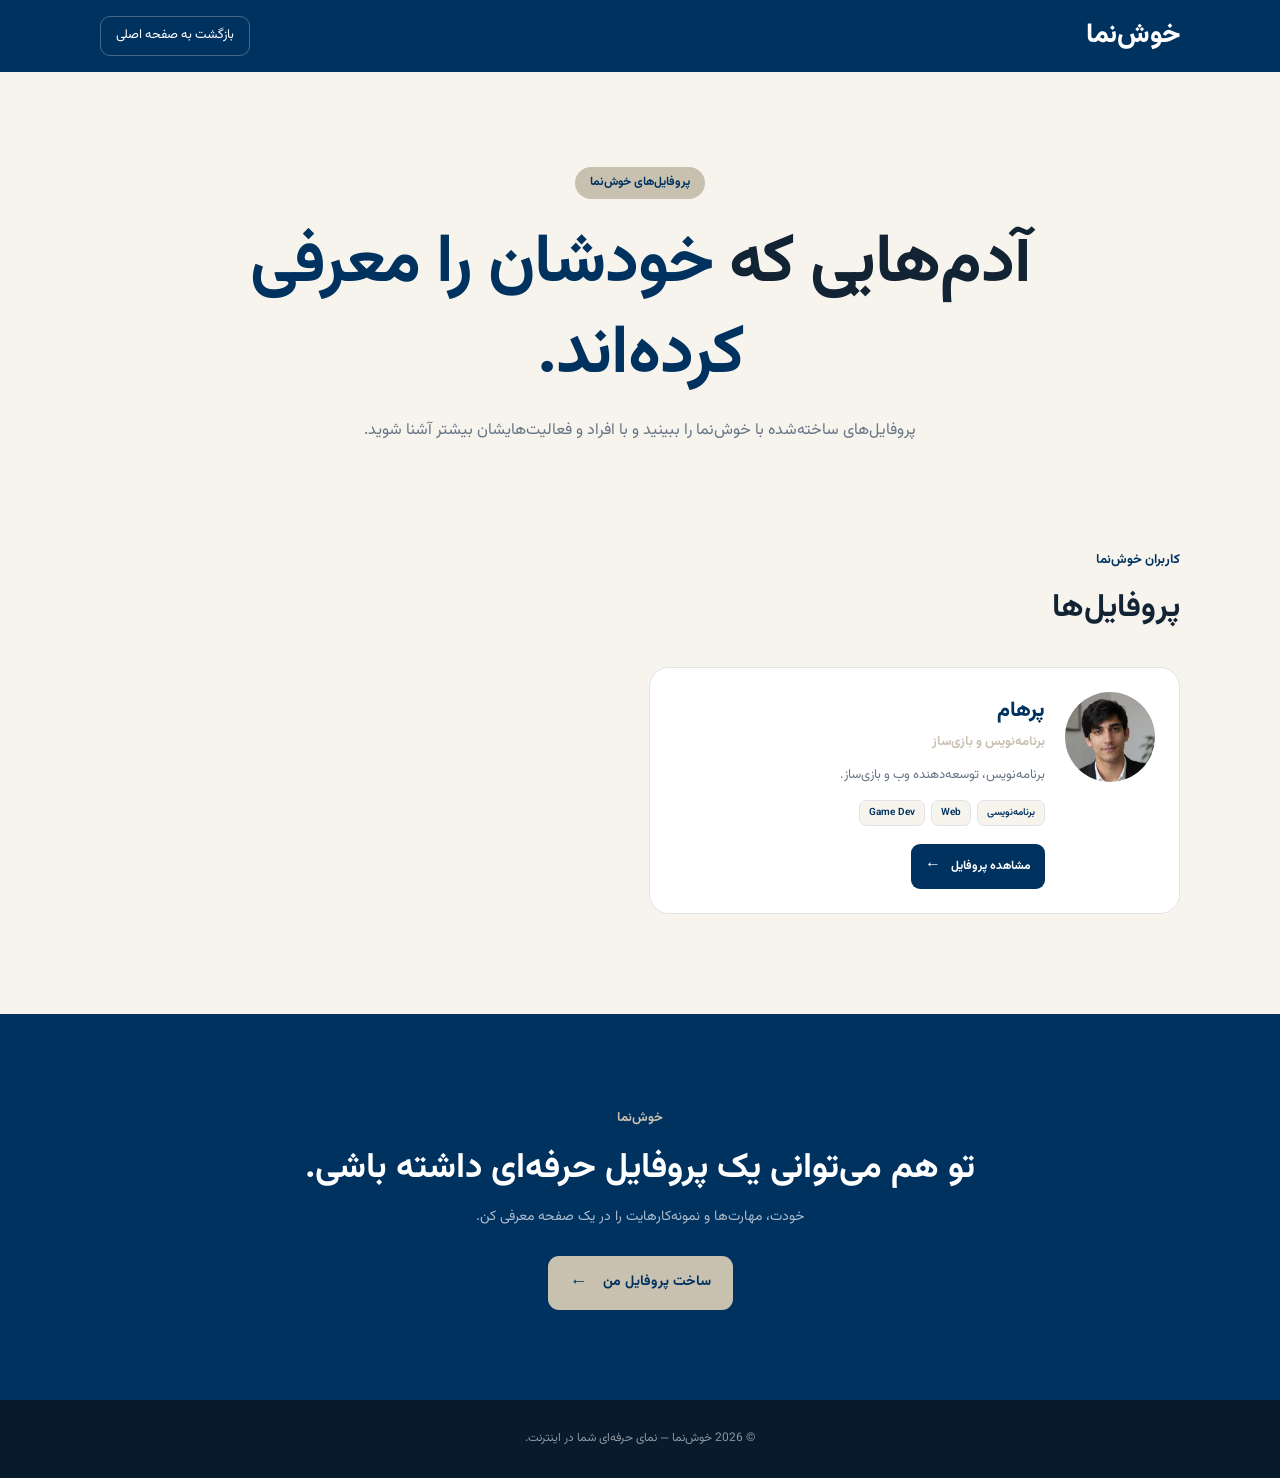
==== profiles/index.html @ e2485a8b "Alpha:0.0.10" ====
<!DOCTYPE html>
<html lang="fa" dir="rtl">

<head>
    <meta charset="UTF-8">
    <meta name="viewport" content="width=device-width, initial-scale=1.0">

    <title>پروفایل‌ها | خوش‌نما</title>

    <meta name="description"
        content="مشاهده پروفایل‌های کاربران خوش‌نما؛ معرفی افراد، مهارت‌ها و راه‌های ارتباطی آن‌ها.">

    <!-- Font -->
    <link href="https://fonts.googleapis.com/css2?family=Vazirmatn:wght@100..900&display=swap" rel="stylesheet">

    <!-- Page Style -->
    <link rel="stylesheet" href="style.css">
</head>

<body>

    <!-- ================================
         Header
    ================================= -->

    <header class="header">

        <div class="container nav">

            <a href="../" class="brand">
                خوش‌نما
            </a>

            <a href="../" class="back-link">
                بازگشت به صفحه اصلی
            </a>

        </div>

    </header>


    <main>

        <!-- ================================
             Hero
        ================================= -->

        <section class="hero">

            <div class="container hero-content">

                <span class="badge">
                    پروفایل‌های خوش‌نما
                </span>

                <h1>
                    آدم‌هایی که
                    <span>خودشان را معرفی کرده‌اند.</span>
                </h1>

                <p>
                    پروفایل‌های ساخته‌شده با خوش‌نما را ببینید
                    و با افراد و فعالیت‌هایشان بیشتر آشنا شوید.
                </p>

            </div>

        </section>


        <!-- ================================
             Profiles
        ================================= -->

        <section class="profiles-section">

            <div class="container">

                <div class="section-heading">

                    <span>
                        کاربران خوش‌نما
                    </span>

                    <h2>
                        پروفایل‌ها
                    </h2>

                </div>


                <div class="profiles-grid">


                    <!-- Profile 01 -->

                    <article class="profile-card">

                        <div class="profile-avatar">
                            <img src="../profiles/parham/images/profile.jpg" alt="تصویر پروفایل پرهام">
                        </div>

                        <div class="profile-info">

                            <h3>
                                پرهام
                            </h3>

                            <p class="profile-job">
                                برنامه‌نویس و بازی‌ساز
                            </p>

                            <p class="profile-description">
                                برنامه‌نویس، توسعه‌دهنده وب و بازی‌ساز.
                            </p>

                            <div class="profile-skills">

                                <span>
                                    برنامه‌نویسی
                                </span>

                                <span>
                                    Web
                                </span>

                                <span>
                                    Game Dev
                                </span>

                            </div>

                            <a href="../profiles/parham/" class="profile-button">
                                مشاهده پروفایل
                                <span>←</span>
                            </a>

                        </div>

                    </article>

                    <!-- Profile Template -->

                    <!-- <article class="profile-card">

                        <div class="profile-avatar">

                            <div class="avatar-placeholder">
                                س
                            </div>

                        </div>

                        <div class="profile-info">

                            <h3>
                                نام کاربر
                            </h3>

                            <p class="profile-job">
                                فریلنسر
                            </p>

                            <p class="profile-description">
                                فعال در حوزه پروژه‌های آنلاین و فریلنسری.
                            </p>

                            <div class="profile-skills">

                                <span>
                                    Freelance
                                </span>

                                <span>
                                    طراحی
                                </span>

                                <span>
                                    وب
                                </span>

                            </div>

                            <a href="#" class="profile-button">
                                مشاهده پروفایل
                                <span>←</span>
                            </a>

                        </div>

                    </article> -->

                </div>

            </div>

        </section>


        <!-- ================================
             CTA
        ================================= -->

        <section class="cta">

            <div class="container">

                <span class="cta-label">
                    خوش‌نما
                </span>

                <h2>
                    تو هم می‌توانی یک پروفایل حرفه‌ای داشته باشی.
                </h2>

                <p>
                    خودت، مهارت‌ها و نمونه‌کارهایت را در یک صفحه معرفی کن.
                </p>

                <a href="../" class="cta-button">
                    ساخت پروفایل من
                    <span>←</span>
                </a>

            </div>

        </section>

    </main>


    <!-- ================================
         Footer
    ================================= -->

    <footer>

        <div class="container">

            © 2026 خوش‌نما — نمای حرفه‌ای شما در اینترنت.

        </div>

    </footer>

</body>

</html>
---- profiles/style.css ----
/* ========================================
   Reset
======================================== */

* {
    margin: 0;
    padding: 0;
    box-sizing: border-box;
}

html {
    scroll-behavior: smooth;
}

body {
    background: #f7f4ee;
    color: #122334;
    font-family: "Vazirmatn", Tahoma, sans-serif;
    line-height: 1.8;
}

a {
    color: inherit;
    text-decoration: none;
}


/* ========================================
   Container
======================================== */

.container {
    width: min(1080px, 92%);
    margin: 0 auto;
}


/* ========================================
   Header
======================================== */

.header {
    position: sticky;
    top: 0;
    z-index: 100;

    background: #003260;
    color: #ffffff;
}

.nav {
    min-height: 72px;

    display: flex;
    align-items: center;
    justify-content: space-between;
}

.brand {
    color: #ffffff;
    font-size: 27px;
    font-weight: 800;
}

.back-link {
    padding: 7px 15px;

    border: 1px solid #ffffff44;
    border-radius: 10px;

    color: #ffffff;
    font-size: 13px;

    transition: 0.2s ease;
}

.back-link:hover {
    background: #C9C1B0;
    border-color: #C9C1B0;
    color: #003260;
}


/* ========================================
   Hero
======================================== */

.hero {
    padding: 95px 0 80px;
    text-align: center;
}

.hero-content {
    display: flex;
    flex-direction: column;
    align-items: center;
}

.badge {
    display: inline-block;

    padding: 5px 15px;

    background: #C9C1B0;
    color: #003260;

    border-radius: 50px;

    font-size: 12px;
    font-weight: 700;
}

.hero h1 {
    max-width: 800px;

    margin-top: 20px;

    color: #122334;

    font-size: clamp(42px, 6vw, 68px);
    line-height: 1.35;
    letter-spacing: -1px;
}

.hero h1 span {
    color: #003260;
}

.hero p {
    max-width: 620px;

    margin-top: 15px;

    color: #667586;
    font-size: 16px;
}


/* ========================================
   Profiles Section
======================================== */

.profiles-section {
    padding: 20px 0 100px;
}

.section-heading {
    margin-bottom: 30px;
}

.section-heading span {
    color: #003260;

    font-size: 13px;
    font-weight: 700;
}

.section-heading h2 {
    margin-top: 5px;

    color: #122334;
    font-size: 32px;
}


/* ========================================
   Profiles Grid
======================================== */

.profiles-grid {
    display: grid;

    grid-template-columns: repeat(2, 1fr);

    gap: 18px;
}


/* ========================================
   Profile Card
======================================== */

.profile-card {
    display: flex;
    align-items: flex-start;

    gap: 20px;

    padding: 24px;

    background: #ffffff;

    border: 1px solid #e0e4e8;
    border-radius: 20px;

    transition: 0.25s ease;
}

.profile-card:hover {
    transform: translateY(-5px);

    border-color: #C9C1B0;

    box-shadow: 0 15px 35px #00326012;
}


/* ========================================
   Avatar
======================================== */

.profile-avatar {
    width: 90px;
    height: 90px;

    flex-shrink: 0;

    overflow: hidden;

    border-radius: 50%;

    background: #C9C1B0;
}

.profile-avatar img {
    width: 100%;
    height: 100%;

    display: block;

    object-fit: cover;
}

.avatar-placeholder {
    width: 100%;
    height: 100%;

    display: flex;
    align-items: center;
    justify-content: center;

    color: #003260;

    font-size: 32px;
    font-weight: 800;
}


/* ========================================
   Profile Information
======================================== */

.profile-info {
    min-width: 0;
    flex: 1;
}

.profile-info h3 {
    color: #003260;

    font-size: 21px;
    font-weight: 800;
}

.profile-job {
    margin-top: 1px;

    color: #C9C1B0;

    font-size: 13px;
    font-weight: 700;
}

.profile-description {
    margin-top: 8px;

    color: #667586;

    font-size: 13px;

    line-height: 1.9;
}


/* ========================================
   Profile Skills
======================================== */

.profile-skills {
    display: flex;
    flex-wrap: wrap;

    gap: 6px;

    margin-top: 13px;
}

.profile-skills span {
    padding: 3px 9px;

    background: #f7f4ee;

    border: 1px solid #e0e4e8;
    border-radius: 7px;

    color: #003260;

    font-size: 10px;
    font-weight: 600;
}


/* ========================================
   Profile Button
======================================== */

.profile-button {
    display: inline-flex;
    align-items: center;

    gap: 10px;

    margin-top: 18px;

    padding: 8px 14px;

    background: #003260;
    color: #ffffff;

    border-radius: 9px;

    font-size: 12px;
    font-weight: 700;

    transition: 0.2s ease;
}

.profile-button span {
    font-size: 16px;
}

.profile-button:hover {
    background: #C9C1B0;
    color: #003260;

    transform: translateY(-2px);
}


/* ========================================
   CTA
======================================== */

.cta {
    padding: 90px 20px;

    background: #003260;

    color: #ffffff;

    text-align: center;
}

.cta-label {
    color: #C9C1B0;

    font-size: 13px;
    font-weight: 700;
}

.cta h2 {
    max-width: 700px;

    margin: 10px auto 0;

    font-size: 35px;
    line-height: 1.5;
}

.cta p {
    margin-top: 10px;

    color: #ffffffaa;

    font-size: 14px;
}

.cta-button {
    display: inline-flex;
    align-items: center;

    gap: 15px;

    margin-top: 25px;

    padding: 11px 22px;

    background: #C9C1B0;
    color: #003260;

    border-radius: 11px;

    font-size: 14px;
    font-weight: 700;

    transition: 0.2s ease;
}

.cta-button span {
    font-size: 18px;
}

.cta-button:hover {
    background: #ffffff;

    transform: translateY(-3px);
}


/* ========================================
   Footer
======================================== */

footer {
    padding: 28px 0;

    background: #071b2d;

    color: #ffffff88;

    font-size: 12px;
    text-align: center;
}


/* ========================================
   Responsive
======================================== */

@media (max-width: 800px) {

    .profiles-grid {
        grid-template-columns: 1fr;
    }

    .hero {
        padding: 75px 0 60px;
    }

    .hero h1 {
        font-size: 48px;
    }

    .cta h2 {
        font-size: 30px;
    }
}


/* ========================================
   Mobile
======================================== */

@media (max-width: 550px) {

    .container {
        width: 92%;
    }

    .nav {
        min-height: 65px;
    }

    .brand {
        font-size: 24px;
    }

    .back-link {
        padding: 5px 11px;
        font-size: 11px;
    }

    .hero {
        padding: 60px 0 50px;
    }

    .hero h1 {
        font-size: 38px;
        letter-spacing: -0.5px;
    }

    .hero p {
        font-size: 14px;
    }

    .profiles-section {
        padding-bottom: 70px;
    }

    .section-heading h2 {
        font-size: 28px;
    }

    .profile-card {
        gap: 15px;
        padding: 18px;
    }

    .profile-avatar {
        width: 72px;
        height: 72px;
    }

    .avatar-placeholder {
        font-size: 27px;
    }

    .profile-info h3 {
        font-size: 18px;
    }

    .profile-description {
        font-size: 12px;
    }

    .profile-button {
        padding: 7px 12px;
        font-size: 11px;
    }

    .cta {
        padding: 70px 20px;
    }

    .cta h2 {
        font-size: 27px;
    }
}


/* ========================================
   Small Mobile
======================================== */

@media (max-width: 400px) {

    .back-link {
        display: none;
    }

    .hero h1 {
        font-size: 34px;
    }

    .profile-card {
        flex-direction: column;
        align-items: center;

        text-align: center;
    }

    .profile-info {
        width: 100%;
    }

    .profile-skills {
        justify-content: center;
    }

    .profile-button {
        justify-content: center;
    }

    .profile-avatar {
        width: 85px;
        height: 85px;
    }
}
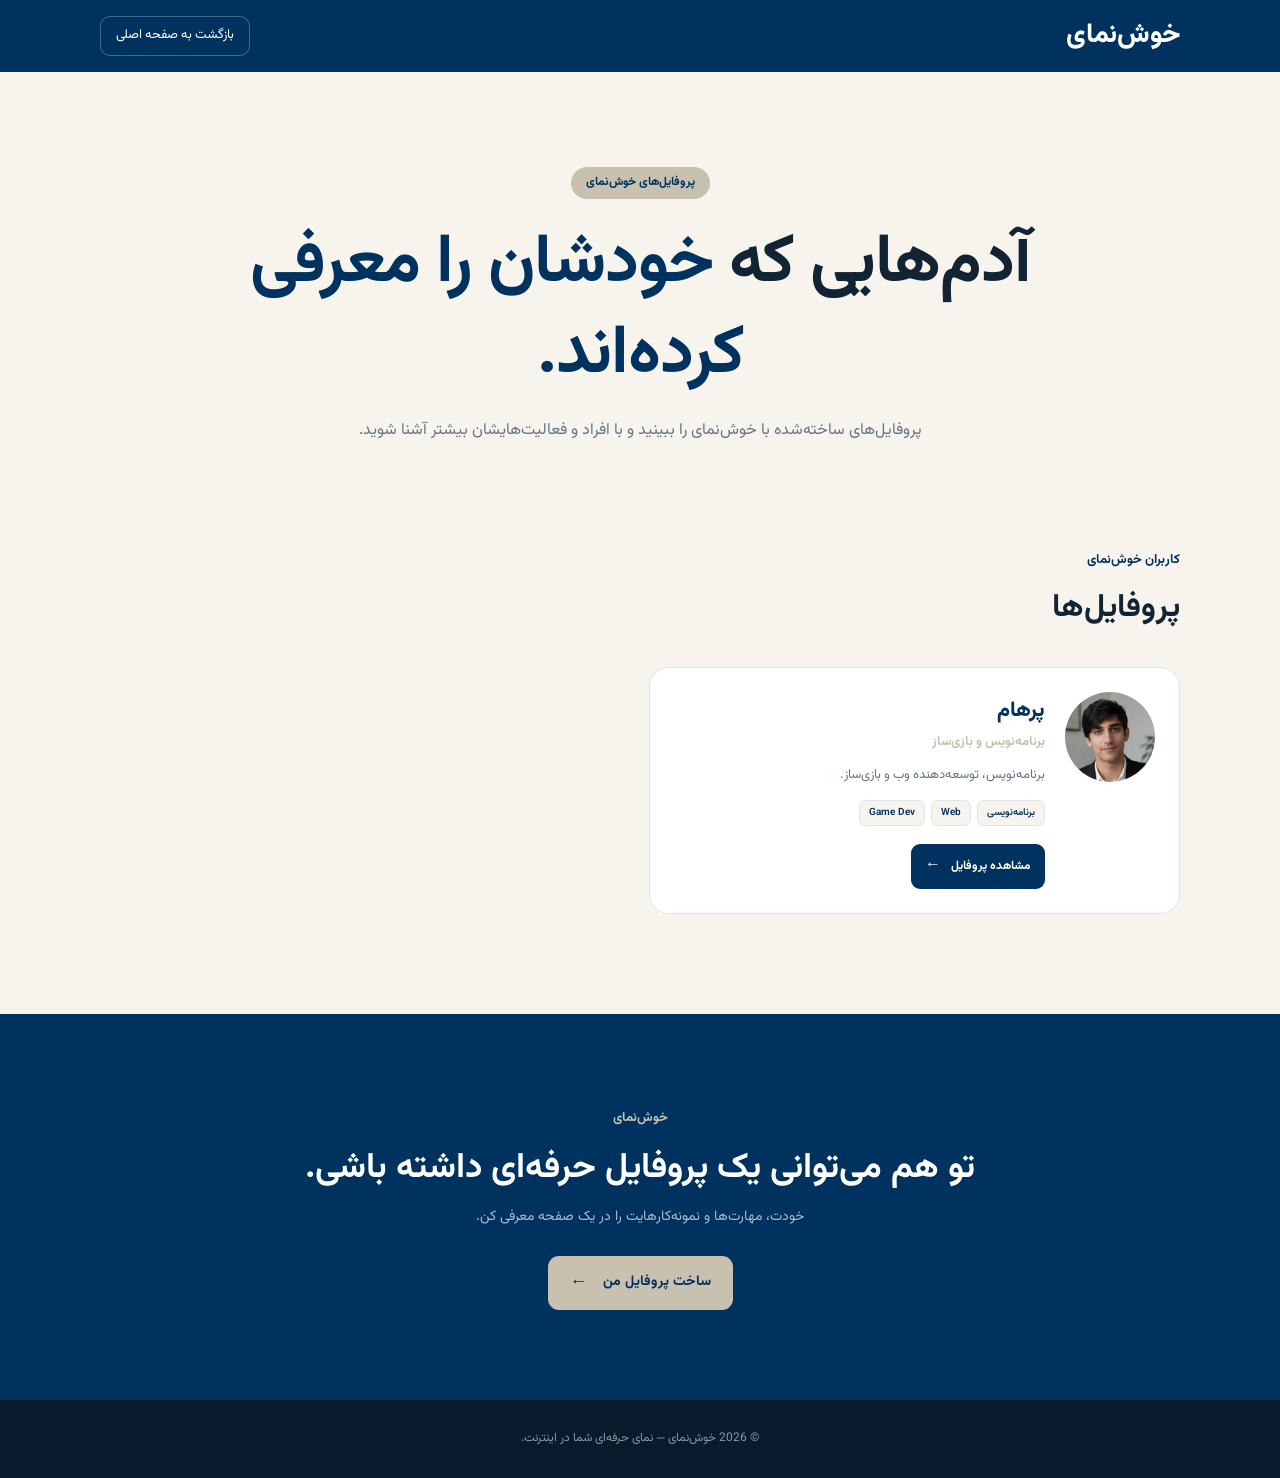
==== commit 6d10207b: "Alpha:0.0.22" ====
--- a/profiles/index.html
+++ b/profiles/index.html
@@ -5,10 +5,10 @@
     <meta charset="UTF-8">
     <meta name="viewport" content="width=device-width, initial-scale=1.0">
 
-    <title>پروفایل‌ها | خوش‌نما</title>
+    <title>پروفایل‌ها | خوش‌نمای</title>
 
     <meta name="description"
-        content="مشاهده پروفایل‌های کاربران خوش‌نما؛ معرفی افراد، مهارت‌ها و راه‌های ارتباطی آن‌ها.">
+        content="مشاهده پروفایل‌های کاربران خوش‌نمای؛ معرفی افراد، مهارت‌ها و راه‌های ارتباطی آن‌ها.">
 
     <!-- Font -->
     <link href="https://fonts.googleapis.com/css2?family=Vazirmatn:wght@100..900&display=swap" rel="stylesheet">
@@ -28,7 +28,7 @@
         <div class="container nav">
 
             <a href="../" class="brand">
-                خوش‌نما
+                خوش‌نمای
             </a>
 
             <a href="../" class="back-link">
@@ -51,7 +51,7 @@
             <div class="container hero-content">
 
                 <span class="badge">
-                    پروفایل‌های خوش‌نما
+                    پروفایل‌های خوش‌نمای
                 </span>
 
                 <h1>
@@ -60,7 +60,7 @@
                 </h1>
 
                 <p>
-                    پروفایل‌های ساخته‌شده با خوش‌نما را ببینید
+                    پروفایل‌های ساخته‌شده با خوش‌نمای را ببینید
                     و با افراد و فعالیت‌هایشان بیشتر آشنا شوید.
                 </p>
 
@@ -80,7 +80,7 @@
                 <div class="section-heading">
 
                     <span>
-                        کاربران خوش‌نما
+                        کاربران خوش‌نمای
                     </span>
 
                     <h2>
@@ -207,7 +207,7 @@
             <div class="container">
 
                 <span class="cta-label">
-                    خوش‌نما
+                    خوش‌نمای
                 </span>
 
                 <h2>
@@ -238,7 +238,7 @@
 
         <div class="container">
 
-            © 2026 خوش‌نما — نمای حرفه‌ای شما در اینترنت.
+            © 2026 خوش‌نمای — نمای حرفه‌ای شما در اینترنت.
 
         </div>
 
